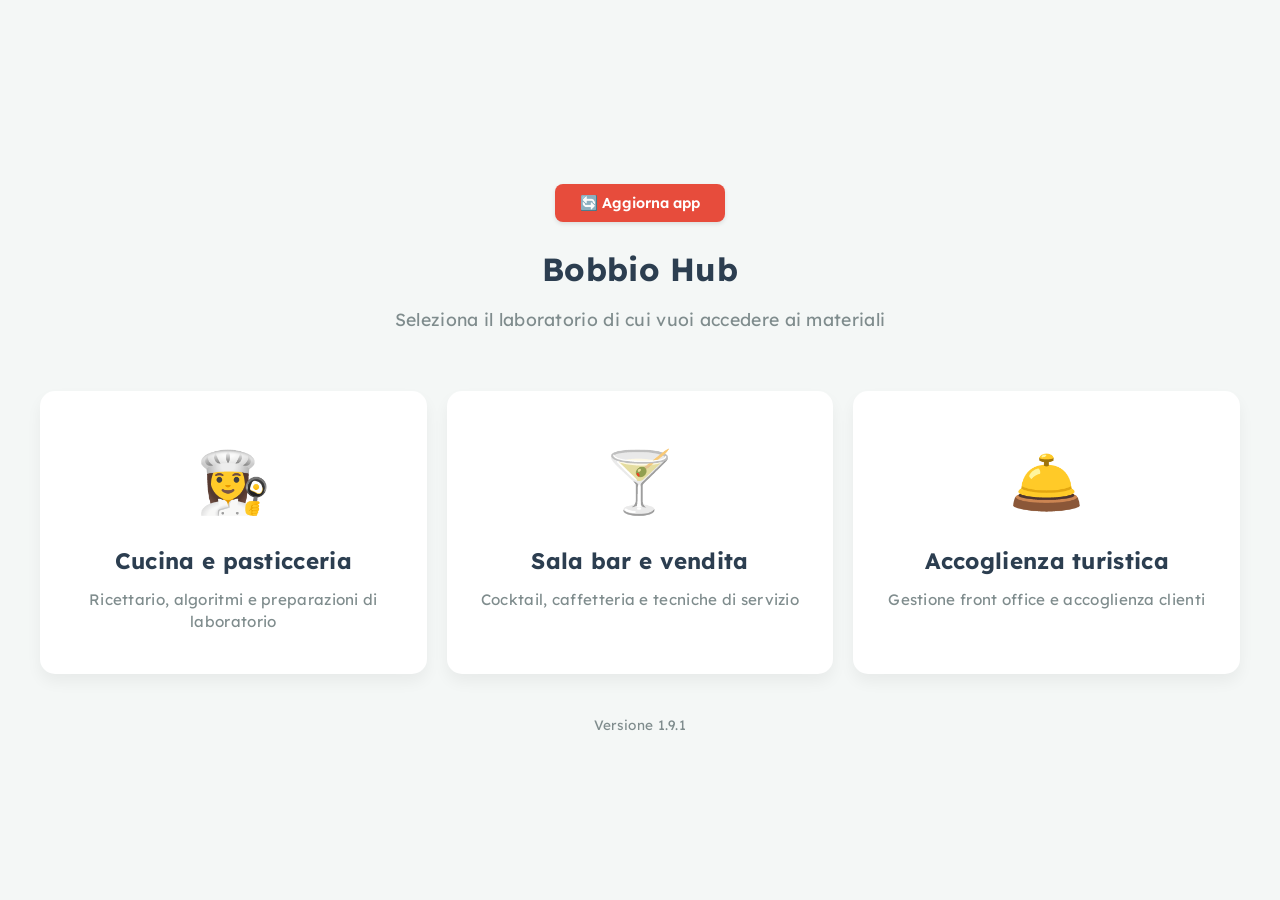
==== index.html @ 7c8dcff5 "v1.9.1 correzione ricetta e inserimento nuove" ====
<!DOCTYPE html>
<html lang="it">
<head>
    <meta charset="UTF-8">
    <meta name="viewport" content="width=device-width, initial-scale=1.0">
    <title>Bobbio Hub</title>
    <link rel="manifest" href="manifest.json">
    <meta name="theme-color" content="#2c3e50">
    <link href="https://fonts.googleapis.com/css2?family=Lexend:wght@300;400;600&display=swap" rel="stylesheet">
    <link rel="stylesheet" href="css/style.css?v=3.0">
</head>
<body class="body-hub">
    <header class="header-hub">
        <div style="text-align: center; margin-top: 40px;">
            <button id="btn-aggiorna-app" class="tasto-app tasto-rosso" onclick="forzaAggiornamentoApp()" style="padding: 10px 25px; display: inline-block; max-width: 250px;">🔄 Aggiorna app</button>
        </div>

        <script src="js/hub.js?v=2.0"></script>

        <h1>Bobbio Hub</h1>
        <p>Seleziona il laboratorio di cui vuoi accedere ai materiali</p>
    </header>

    <main>
        <div class="griglia-hub">
            <a href="enog.html" class="card-hub card-enog">
                <div class="icona-hub">👩‍🍳</div>
                <h2>Cucina e pasticceria</h2>
                <p>Ricettario, algoritmi e preparazioni di laboratorio</p>
            </a>

            <a href="sala.html" class="card-hub card-sala">
                <div class="icona-hub">🍸</div>
                <h2>Sala bar e vendita</h2>
                <p>Cocktail, caffetteria e tecniche di servizio</p>
            </a>

            <a href="accoglienza.html" class="card-hub card-accoglienza">
                <div class="icona-hub">🛎️</div>
                <h2>Accoglienza turistica</h2>
                <p>Gestione front office e accoglienza clienti</p>
            </a>
        </div>
    </main>
    
    <div style="text-align: center; margin-top: 40px; margin-bottom: 20px; font-size: 0.85em; color: #7f8c8d; font-family: 'Lexend', sans-serif;">
        Versione 1.9.1
    </div>
</body>
</html>
---- css/style.css ----
/* Stili di base e reset con font accessibile */
* {
    box-sizing: border-box; /* Regola d'oro: impedisce agli elementi di sbordare */
}

body {
    font-family: 'Lexend', Verdana, sans-serif;
    background-color: #f4f7f6;
    color: #2c3e50;
    margin: 0;
    padding: 20px;
    line-height: 1.6;
    letter-spacing: 0.3px; 
}

header {
    margin-bottom: 30px;
    text-align: center;
}

h1 {
    color: #2c3e50;
    margin-bottom: 20px;
}

/* Pannello di ricerca e filtri */
#pannello-controllo {
    display: flex;
    justify-content: center;
    flex-wrap: wrap; /* Permette agli elementi di andare a capo se non c'è spazio */
    gap: 15px;
    max-width: 600px;
    margin: 0 auto;
    width: 100%;
    padding: 0 15px; /* Evita che la barra di ricerca tocchi i bordi del display */
}

#campo-ricerca, #filtro-anno {
    padding: 10px 15px;
    border: 1px solid #ccc;
    border-radius: 6px;
    font-size: 16px;
}

#campo-ricerca {
    flex-grow: 1;
}

/* Regola per gli schermi degli smartphone (Sotto I 600px) */
@media (max-width: 600px) {
    #pannello-controllo {
        flex-direction: column; /* Impila ricerca, menu e bottone in verticale */
        align-items: stretch;
    }

    #campo-ricerca, #filtro-anno, #btn-wake-lock {
        width: 100%; /* Ogni elemento prende tutta la riga a disposizione */
        margin: 0;
    }
}

/* Stile per i menu a tendina delle categorie */
.blocco-categoria {
    background: white;
    margin-bottom: 15px;
    border-radius: 8px;
    box-shadow: 0 4px 6px rgba(0,0,0,0.05);
    overflow: hidden;
}

summary {
    padding: 15px 20px;
    font-size: 18px;
    font-weight: bold;
    background-color: #ffffff;
    cursor: pointer;
    border-bottom: 1px solid #eee;
    transition: background-color 0.2s;
    list-style-position: inside;
}

summary:hover {
    background-color: #f9fafc;
}

/* Griglia dei pulsanti delle ricette */
.lista-ricette {
    display: grid;
    grid-template-columns: repeat(auto-fill, minmax(200px, 1fr));
    gap: 15px;
    padding: 20px;
    background-color: #fafbfc;
}

.btn-ricetta {
    background-color: #ffffff;
    border: 1px solid #dcdde1;
    padding: 15px;
    border-radius: 6px;
    font-size: 16px;
    cursor: pointer;
    box-shadow: 0 2px 4px rgba(0,0,0,0.02);
    transition: all 0.2s ease;
    color: #2f3640;
}

.btn-ricetta:hover {
    background-color: #3498db;
    color: white;
    border-color: #3498db;
    transform: translateY(-2px);
    box-shadow: 0 4px 8px rgba(52, 152, 219, 0.2);
}

/* Sottocategorie Annidate */
.blocco-sottocategoria {
    margin: 10px 20px;
    border-left: 3px solid #3498db;
    background-color: #fdfdfd;
    border-radius: 4px;
}

.blocco-sottocategoria summary {
    font-size: 16px;
    color: #555;
    background-color: transparent;
    border-bottom: none;
    padding: 10px 15px;
}

.blocco-sottocategoria summary:hover {
    color: #3498db;
}

/* Struttura della testata della ricetta (MODIFICATA: Titolo in alto, tasti sotto) */
#testata-ricetta {
    display: flex;
    flex-direction: column; /* Impila gli elementi in verticale */
    align-items: center;    /* Centra tutto */
    text-align: center;
    gap: 15px;
    margin-bottom: 20px;
    padding-bottom: 15px;
    border-bottom: 2px solid #e1e8ed;
    width: 100%;
}

#pulsante-indietro {
    background-color: #8e44ad; /* Viola tema sala. (Se vuoi il grigio usa: #7f8c8d) */
    color: white;
    border: none;
    padding: 10px 20px;
    border-radius: 6px;
    font-size: 16px;
    cursor: pointer;
    font-weight: bold;
    transition: background-color 0.2s;
}

#pulsante-indietro:hover {
    background-color: #732d91; /* Viola scuro al passaggio del mouse. (Se vuoi il grigio usa: #95a5a6) */
}

/* La plancia divisa a metà */
#plancia-doppia {
    display: grid;
    grid-template-columns: 1fr 1fr;
    gap: 30px;
    align-items: start;
}

/* Stile dei due pannelli */
#pannello-testo, #pannello-algoritmo {
    background-color: white;
    padding: 25px;
    border-radius: 10px;
    box-shadow: 0 4px 15px rgba(0,0,0,0.05);
    max-height: 75vh; 
    overflow-y: auto;
}

/* Stile per la lista degli ingredienti */
#lista-ingredienti {
    list-style-type: disc;
    padding-left: 20px;
    margin-bottom: 30px;
}

#lista-ingredienti li {
    margin-bottom: 8px;
    font-size: 16px;
}

/* Rimodelliamo la riga del procedimento in modalità normale (MODIFICATA PER CHECKBOX) */
.step-ricetta {
    display: flex; 
    align-items: center; /* Allinea perfettamente al centro numero, checkbox e testo */
    gap: 10px;
    padding: 12px;
    margin-bottom: 10px;
    border-left: 4px solid #bdc3c7;
    background-color: #f9fbfc;
    border-radius: 0 6px 6px 0;
    position: relative;
    width: 100%;
}

/* --- NUOVE CLASSI PER IL CHECKBOX --- */
.contenitore-check {
    width: 20px;
    display: flex;
    justify-content: center;
    align-items: center;
    flex-shrink: 0;
}

.checkbox-stato-step {
    margin: 0;
    width: 18px;
    height: 18px;
    cursor: pointer;
}

/* Il badge circolare del numero */
.numero-step {
    background-color: #2c3e50;
    color: white;
    min-width: 35px;
    height: 35px;
    display: flex;
    align-items: center;
    justify-content: center;
    border-radius: 50%;
    font-weight: bold;
    flex-shrink: 0;
    cursor: pointer;
}

.testo-step {
    padding-top: 0; /* Rimossa spaziatura extra, ora è allineato al centro dal flexbox */
}

/* Hover base su riga normale */
.step-ricetta.evidenziato, .step-ricetta:hover {
    border-left-color: #f39c12;
    background-color: #fff8e1;
    transform: translateX(5px);
    transition: all 0.3s ease;
}

/* Regola per gli schermi piccoli (smartphone degli alunni a casa) */
@media (max-width: 900px) {
    #plancia-doppia {
        grid-template-columns: 1fr; 
    }
    #pannello-testo, #pannello-algoritmo {
        max-height: none; 
    }
}

/* Nodi visivi più morbidi e moderni */
.nodo-visivo {
    background-color: #ffffff;
    border: 2px solid #e1e8ed;
    border-radius: 12px;
    padding: 15px;
    margin-bottom: 20px;
    text-align: center;
    font-weight: 600;
    color: #34495e;
    transition: all 0.2s ease;
    cursor: pointer;
    position: relative;
    width: 60%;
    margin-left: auto;
    margin-right: auto;
    box-shadow: 0 4px 8px rgba(0,0,0,0.03);
}

/* La linea che collega un nodo all'altro (tranne l'ultimo) */
.nodo-visivo:not(:last-child)::after {
    content: '';
    position: absolute;
    bottom: -22px;
    left: 50%;
    transform: translateX(-50%);
    width: 2px;
    height: 20px;
    background-color: #bdc3c7;
}

/* L'effetto quando il nodo si accende */
.nodo-attivo {
    background-color: #3498db;
    border-color: #2980b9;
    color: white;
    transform: scale(1.05);
    box-shadow: 0 5px 15px rgba(52, 152, 219, 0.4);
}

/* Contenitore dell'icona per centrarla perfettamente */
.icona-principale {
    display: flex;
    justify-content: center;
    align-items: center;
    margin-bottom: 12px;
}

.icona-principale img {
    width: 48px;
    height: 48px;
    object-fit: contain;
}

/* Badge dei parametri */
.pannello-parametri {
    display: flex;
    justify-content: center;
    gap: 10px;
    margin-top: 12px;
    flex-wrap: wrap; /* Manda a capo se stretto */
}

.badge-parametro {
    font-size: 13px;
    padding: 4px 8px;
    border-radius: 6px;
    font-weight: 600;
    display: inline-flex;
    align-items: center;
    box-shadow: 0 2px 4px rgba(0,0,0,0.05);
    white-space: nowrap;
}

.badge-temp {
    background-color: #ffeaa7;
    color: #d35400;
    border: 1px solid #fdcb6e;
}

.badge-tempo {
    background-color: #81ecec;
    color: #00b894;
    border: 1px solid #00cec9;
}

.badge-dim {
    background-color: #f1f2f6;
    color: #2f3542;
    border: 1px solid #ced4da;
}

/* Badge per la velocità di impastamento */
.badge-vel {
    background-color: #e8daef;
    color: #8e44ad;
    border: 1px solid #d2b4de;
}

/* --- BIVI E RAMIFICAZIONI --- */

/* Contenitore per i bivi affiancati a destra */
.contenitore-bivio-visivo {
    display: flex;
    justify-content: center;
    gap: 10px; /* Ridotto leggermente per recuperare spazio prezioso */
    margin-bottom: 20px;
    width: 100%; /* Sfruttiamo tutta la larghezza della colonna */
}

/* Restringe i nodi del ramo per farli stare sulla stessa riga */
.nodo-ramo {
    flex: 1; /* Forza i rami a dividersi lo spazio esattamente a metà */
    min-width: 0; /* TRUCCO FONDAMENTALE: Impedisce al nodo di allargarsi oltre il genitore, forzando il testo a capo */
    margin-bottom: 0;
    border-style: dashed;
    padding: 10px 5px; /* Imbottitura più snella */
    font-size: 14px; /* Riduciamo leggermente il font per i bivi */
}

/* Salvagente per gli schermi degli smartphone (sotto i 450px) */
@media (max-width: 450px) {
    .contenitore-bivio-visivo {
        flex-direction: column; /* Quando non c'è più spazio, li impila in verticale */
        align-items: center;
    }
    
    .nodo-ramo {
        width: 90%; /* Occupa quasi tutta la larghezza da impilato */
        margin-bottom: 15px; /* Crea spazio tra un bivio e l'altro */
    }
    
    .nodo-ramo:last-child {
        margin-bottom: 0;
    }
}

.nodo-ramo {
    width: 100%;
    margin-bottom: 0;
    border-style: dashed;
}

/* Stile per il testo del bivio a sinistra */
.blocco-bivio-testo {
    margin-left: 6px; /* <-- PRIMA ERA 15px. Abbassando questo, la linea va a sinistra */
    border-left: 2px dashed #bdc3c7;
    padding-left: 12px; /* Spazio interno tra la linea tratteggiata e la casella di spunta */
}

#pulsante-toggle-vista {
    background-color: #f39c12;
    color: white;
    border: none;
    padding: 10px 20px;
    border-radius: 6px;
    font-size: 16px;
    cursor: pointer;
    font-weight: bold;
    margin-right: auto; /* PRIMA ERA margin-left: auto. Così lo spinge tutto a sinistra! */
}


/* --- REGOLE PER LA MODALITÀ ALGORITMO --- */

#pannello-algoritmo {
    display: none;
}

body.modalita-algoritmo #pannello-algoritmo {
    display: block;
}

#plancia-doppia {
    grid-template-columns: 1fr; 
}

/* --- MODALITÀ ALGORITMO: FIX POPUP E STICKY --- */

body.modalita-algoritmo #plancia-doppia {
    grid-template-columns: 95px 1fr; 
    gap: 15px;
    align-items: flex-start; 
    /* Fondamentale per non tagliare i popup che escono lateralmente */
    overflow: visible; 
}

body.modalita-algoritmo #lista-ingredienti,
body.modalita-algoritmo h3 {
    display: none;
}

body.modalita-algoritmo .step-ricetta {
    border-left: none;
    background-color: transparent;
    padding: 5px 0;
    transform: none; 
    /* Permette al popup figlio di uscire dai bordi */
    overflow: visible; 
}

body.modalita-algoritmo .testo-step {
    display: none; 
}

body.modalita-algoritmo #pannello-testo {
    padding: 20px 10px;
    background-color: transparent; /* Lo rendiamo trasparente per non coprire l'algoritmo */
    box-shadow: none; /* Togliamo l'ombra che ora disturberebbe */
    
    position: sticky;
    top: 20px;       
    z-index: 9999; /* Lo portiamo davanti a tutto per far vedere i popup */
    overflow: visible; /* IMPORTANTE: se è 'auto' o 'hidden' il popup sparisce */
}

/* =========================================
   Pannello di lettura inferiore (Sostituisce il vecchio popup)
   ========================================= */

body.modalita-algoritmo .step-ricetta:has(.mostra-testo-popup) {
    z-index: 10;
}

/* IL POPUP MODIFICATO (Corretto il bug delle parole del glossario spezzate) */
body.modalita-algoritmo .testo-step.mostra-testo-popup {
    display: block !important; /* RISOLTO: Rimossi flex, align-items e justify-content */
    position: fixed !important;
    bottom: 25px !important;
    left: 5% !important;
    top: auto !important;
    transform: none !important;
    width: 90% !important;
    min-height: 70px;
    background-color: #fdfaed !important;
    border: 2px solid #f39c12 !important;
    border-left: 8px solid #f39c12 !important;
    padding: 15px 20px !important; /* Il padding garantisce che il testo sia centrato bene */
    border-radius: 12px !important;
    box-shadow: 0 -5px 20px rgba(0,0,0,0.2) !important;
    z-index: 10000 !important;
    font-size: 16px !important;
    font-weight: 600 !important;
    color: #2c3e50 !important;
    text-align: center !important;
    /* Animazione a comparsa dal basso */
    animation: comparsaPannello 0.3s cubic-bezier(0.175, 0.885, 0.32, 1.275) forwards !important;
}

@keyframes comparsaPannello {
    from { transform: translateY(150px); opacity: 0; }
    to { transform: translateY(0); opacity: 1; }
}

body.modalita-algoritmo .numero-step {
    background-color: #2c3e50; 
    color: white;
    border: 2px solid white;
    transition: background-color 0.2s ease, transform 0.2s ease;
}

body.modalita-algoritmo .numero-step:hover,
body.modalita-algoritmo .step-ricetta.evidenziato .numero-step,
body.modalita-algoritmo .step-ricetta:has(.mostra-testo-popup) .numero-step {
    background-color: #f39c12;
    border-color: #f39c12;
}
/* --- COLORI DINAMICI DEI NODI --- */

.nodo-visivo, .nodo-visivo.tipo-normale {
    border-color: #bdc3c7;
    background-color: #ffffff; 
    color: #2c3e50;
}

.nodo-visivo.nodo-attivo, .nodo-visivo.tipo-normale.nodo-attivo {
    background-color: #f2f2f2; 
    border-color: #929999; 
    color: #2c3e50; 
}

/* Categoria Verde */
.nodo-visivo.tipo-foglia, .nodo-visivo.tipo-frusta, .nodo-visivo.tipo-gancio, 
.nodo-visivo.tipo-mescolare, .nodo-visivo.tipo-montare, .nodo-visivo.tipo-versare, .nodo-visivo.tipo-porzionare {
    border-color: #2ecc71;
    background-color: #f0fbf4;
}
.nodo-visivo.tipo-foglia.nodo-attivo, .nodo-visivo.tipo-frusta.nodo-attivo, 
.nodo-visivo.tipo-gancio.nodo-attivo, .nodo-visivo.tipo-mescolare.nodo-attivo, 
.nodo-visivo.tipo-montare.nodo-attivo {
    background-color: #2ecc71;
    color: white;
}

/* Categoria Azzurro */
.nodo-visivo.tipo-abbattitore, .nodo-visivo.tipo-frigorifero {
    border-color: #3498db;
    background-color: #f0f8fd;
}
.nodo-visivo.tipo-abbattitore.nodo-attivo, .nodo-visivo.tipo-frigorifero.nodo-attivo {
    background-color: #3498db;
    color: white;
}

/* Categoria Rosa */
.nodo-visivo.tipo-lievitazione, .nodo-visivo.tipo-riposo {
    border-color: #fd79a8;
    background-color: #ffeff5;
}
.nodo-visivo.tipo-lievitazione.nodo-attivo,.nodo-visivo.tipo-riposo.nodo-attivo {
    background-color: #eb4881;
    color: white;
}

/* Categoria Rosso */
.nodo-visivo.tipo-forno_statico, .nodo-visivo.tipo-forno_vapore, 
.nodo-visivo.tipo-forno_ventilato, .nodo-visivo.tipo-padella, 
.nodo-visivo.tipo-pentola_alta, .nodo-visivo.tipo-pentolino, .nodo-visivo.tipo-tegame, .nodo-visivo.tipo-microonde {
    border-color: #e74c3c;
    background-color: #fdf2f0;
}
.nodo-visivo.tipo-forno_statico.nodo-attivo, .nodo-visivo.tipo-forno_vapore.nodo-attivo, 
.nodo-visivo.tipo-forno_ventilato.nodo-attivo, .nodo-visivo.tipo-padella.nodo-attivo, 
.nodo-visivo.tipo-pentola_alta.nodo-attivo, .nodo-visivo.tipo-pentolino.nodo-attivo, .nodo-visivo.tipo-tegame.nodo-attivo, .nodo-visivo.tipo-microonde.nodo-attivo {
    background-color: #e74c3c;
    color: white;
}

/* Categoria Giallo */
.nodo-visivo.tipo-pimer, .nodo-visivo.tipo-setacciare, .nodo-visivo.tipo-mixer, .nodo-visivo.tipo-tagliare, .nodo-visivo.tipo-impastare_mano, .nodo-visivo.tipo-spennellare, .nodo-visivo.tipo-impiattare {
    border-color: #f1c40f;
    background-color: #fef9e7;
}
.nodo-visivo.tipo-pimer.nodo-attivo, .nodo-visivo.tipo-mixer.nodo-attivo, 
.nodo-visivo.tipo-tagliare.nodo-attivo, .nodo-visivo.tipo-impastare_mano.nodo-attivo,
.nodo-visivo.tipo-spennellare.nodo-attivo, .nodo-visivo.tipo-setacciare.nodo-attivo, .nodo-visivo.tipo-impiattare.nodo-attivo {
    background-color: #f1c40f;
    color: #2c3e50;
}

.testo-nodo-alternativo {
    font-size: 18px;
    font-weight: 600;
    color: #2c3e50;
    padding: 10px 0;
    text-transform: uppercase; 
    letter-spacing: 1px;
}

/* --- NUOVO: EFFETTO OSCURAMENTO STEP FATTI --- */
.nodo-visivo.nodo-completato {
    opacity: 0.4;
    background-color: #ecf0f1 !important; /* Forza il grigio archiviazione */
    border-color: #95a5a6 !important;
    color: #7f8c8d !important;
    transition: all 0.3s ease;
    filter: grayscale(100%); /* Toglie il colore alle icone */
}

.nodo-visivo.nodo-completato img {
    opacity: 0.6; /* Sbiadisce anche il disegno dentro l'icona */
}

/* --- EFFETTO COMPLETATO PER IL TESTO A SINISTRA --- */
.testo-barrato {
    text-decoration: line-through;
    color: #95a5a6; /* Grigio chiaro per metterlo in secondo piano */
    transition: all 0.3s ease;
}

/* Spegne il blu del cerchio numerico quando lo step è completato */
.numero-barrato {
    background-color: #bdc3c7 !important;
    border-color: #bdc3c7 !important;
}

/* --- TASTO SCHERMO SEMPRE ON --- */
#btn-wake-lock {
    background-color: #7f8c8d;
    color: white;
    border: none;
    padding: 10px 15px;
    border-radius: 6px;
    font-size: 14px;
    cursor: pointer;
    font-weight: bold;
    transition: all 0.3s ease;
}

/* Quando la funzione è attiva, diventa giallo e fa "luce" */
#btn-wake-lock.attivo {
    background-color: #f1c40f;
    color: #2c3e50;
    box-shadow: 0 0 12px rgba(241, 196, 15, 0.6);
}

/* --- STILE INGREDIENTI DINAMICI (Layout a 2 Colonne) --- */
#lista-ingredienti {
    list-style: none; /* Toglie i noiosi pallini dell'elenco */
    padding: 0;
    margin: 0;
}

.riga-ingrediente {
    display: flex;
    align-items: center;
    padding: 12px 0;
    border-bottom: 1px dashed #bdc3c7;
}

/* Colonna di sinistra: Testo allineato in modo naturale */
.ingrediente-originale {
    flex: 2;
    color: #4a5568;
    font-size: 1.05em;
    font-weight: bold;
    text-align: left; /* Spostiamo l'allineamento a sinistra */
    padding-left: 10px; /* Aggiungiamo un piccolo margine per non schiacciare il testo al bordo invisibile */
    padding-right: 20px;
    border-right: 2px solid #ecf0f1; 
}

/* Colonna di destra: stringiamo lo spazio per ospitare solo l'input */
.ingrediente-proporzionato {
    flex: 1; /* Ridotto da 1.2 a 1 */
    display: flex;
    align-items: center;
    padding-left: 20px;
}

.input-quantita {
    width: 75px;
    padding: 8px;
    border: 2px solid #3498db;
    border-radius: 6px;
    text-align: center; /* Numero perfettamente centrato */
    font-weight: bold;
    font-size: 1.1em;
    color: #2980b9;
    background-color: #f0f8ff;
    transition: 0.2s;
    /* Nasconde le freccette del numero per un look più pulito */
    -moz-appearance: textfield; 
    appearance: textfield;
}
.input-quantita::-webkit-outer-spin-button,
.input-quantita::-webkit-inner-spin-button {
    -webkit-appearance: none;
    margin: 0;
}

.input-quantita:focus {
    outline: none;
    border-color: #2ecc71;
    background-color: #fff;
    box-shadow: 0 0 8px rgba(46, 204, 113, 0.3); /* Leggero alone verde quando scrivi */
}

/* Riga speciale per Aromi, Note o Varianti (i valori "null") */
.riga-nota-ingrediente {
    text-align: center;
    padding: 18px 0;
    font-style: italic;
    color: #7f8c8d;
    font-weight: bold;
    border-bottom: 1px dashed #bdc3c7;
    font-size: 0.95em;
    background-color: #fafbfc; /* Sfondo lievissimo per farla risaltare */
}

/* --- STILE NOTA DOSI / RESA --- */
.badge-nota-dosi {
    text-align: center;
    margin-bottom: 20px;
    padding: 10px 15px;
    background-color: #fdf2e9; /* Un arancione chiarissimo e caldo */
    color: #d35400; /* Testo arancione scuro per contrasto */
    border-radius: 6px;
    font-weight: bold;
    font-size: 0.95em;
    border: 1px dashed #e67e22;
}

/* Stile per i nodi opzionali (effetto fantasma) */
.nodo-visivo.nodo-opzionale {
    border-style: solid !important; /* Mantiene il bordo continuo per non confondersi con bivi o paralleli */
    opacity: 0.55; /* Rende l'icona e il bordo semitrasparenti */
    transform: scale(0.85); /* Rimpicciolisce il nodo per ridurne il peso visivo */
    filter: grayscale(50%); /* Spegne leggermente i colori */
}

/* Etichetta testuale a sinistra */
.badge-opzionale {
    font-size: 0.8em;
    color: #f39c12; /* Un bell'arancione per farsi notare ma non allarmare */
    font-style: italic;
    font-weight: bold;
    margin-right: 8px;
    padding: 2px 6px;
    background-color: #fdf2e9;
    border-radius: 4px;
}

/* Contenitore testuale azioni in parallelo */
.blocco-parallelo-testo {
    border-left: 3px solid #9b59b6; /* Un colore viola per distinguerlo dal bivio arancione */
    padding-left: 10px;
    margin-bottom: 15px;
}

/* Contenitore dei nodi visivi in parallelo */
.contenitore-parallelo-visivo {
    display: flex;
    gap: 30px; /* Più spazio per far respirare il segno + */
    justify-content: center;
    align-items: center;
    padding: 15px;
    background-color: #f4f0f7; /* Sfondo tenue che li unisce visivamente */
    border-radius: 8px;
    border: 1px dashed #9b59b6;
    margin-bottom: 15px;
    position: relative;
}

/* Il grande segno + in mezzo ai due nodi */
.contenitore-parallelo-visivo::after {
    content: "+";
    position: absolute;
    font-size: 30px;
    font-weight: bold;
    color: #9b59b6;
    /* Centratura perfetta */
    top: 50%;
    left: 50%;
    transform: translate(-50%, -50%);
}

/* Nasconde il badge della teglia/dosi nella vista algoritmo */
body.modalita-algoritmo .badge-nota-dosi {
    display: none !important;
}

/* Regole attive solo durante la stampa (o salvataggio in PDF) */
@media print {
    /* Nasconde tutto ciò che non è la ricetta testuale */
    #griglia-menu, #pannello-controllo, #pulsanti-esportazione, #pulsante-toggle-vista {
        display: none !important;
    }
    
    body {
        background-color: white;
        color: black;
    }
    
    /* Rimuove i bordi azzurri dai box dei numeri per renderli puro testo */
    .input-quantita {
        border: none;
        background: transparent;
        padding: 0;
        width: auto;
        text-align: right;
        box-shadow: none;
    }
}
/* Pulsante di ricarica anti-cache */
.btn-sincronizza {
    background-color: #e74c3c;
    color: white;
    border: none;
    padding: 6px 12px;
    border-radius: 4px;
    font-size: 0.85em;
    cursor: pointer;
    font-weight: bold;
    box-shadow: 0 2px 4px rgba(0,0,0,0.1);
    transition: background-color 0.2s;
}

.btn-sincronizza:hover {
    background-color: #c0392b;
}

/* Forza la scomparsa dei blocchi quando il filtro lo decide */
.blocco-categoria[style*="display: none"] {
    display: none !important;
}

/* --- Sezioni speciali esami di qualifica --- */

/* Azzurrino per qualifiche cucina */
.blocco-categoria[data-id-macro="qualifiche_cucina"] {
    background-color: #e3f2fd; 
    border: 2px solid #90caf9;
    border-radius: 10px;
    padding: 15px;
    margin-bottom: 20px;
}

/* Verdino per qualifiche pasticceria */
.blocco-categoria[data-id-macro="qualifiche_pasticceria"] {
    background-color: #e8f5e9;
    border: 2px solid #a5d6a7;
    border-radius: 10px;
    padding: 15px;
    margin-bottom: 20px;
}
/* --- Tasti di sistema (PWA e Schermo) --- */
.gruppo-tasti-app {
    display: flex;
    gap: 10px;
    width: 100%;
    margin-bottom: 15px;
}

.tasto-app {
    flex: 1; /* Distribuisce la larghezza in modo perfettamente uguale tra i tre tasti */
    padding: 12px 5px;
    border: none;
    border-radius: 8px;
    background-color: #2c3e50;
    color: white;
    font-family: 'Lexend', sans-serif;
    font-size: 0.9rem;
    font-weight: 600;
    cursor: pointer;
    text-align: center;
    box-shadow: 0 2px 4px rgba(0,0,0,0.1);
    transition: transform 0.1s, filter 0.2s;
}

/* Effetto pressione */
.tasto-app:active {
    transform: scale(0.97);
}

/* Colore differenziato per il tasto di reset */
.tasto-app.tasto-rosso {
    background-color: #e74c3c;
}

/* Adattamento automatico per gli schermi dei telefoni */
@media (max-width: 600px) {
    .gruppo-tasti-app {
        flex-direction: column; /* Su smartphone diventano 3 bei bottoni larghi uno sotto l'altro */
    }
    .tasto-app {
        padding: 14px 10px; /* Più alti su mobile per essere facili da tappare */
    }
}
/* =========================================
   STILI PER LA NUOVA HOMEPAGE (HUB)
   ========================================= */

.body-hub {
    display: flex;
    flex-direction: column;
    align-items: center;
    justify-content: center;
    min-height: 100vh;
    padding: 20px;
    background-color: #f4f7f6;
}

.header-hub {
    margin-bottom: 40px;
}

.header-hub p {
    color: #7f8c8d;
    font-size: 1.1em;
    margin-top: -10px;
}

/* --- Griglia Home Responsiva --- */
.griglia-hub {
    display: grid;
    grid-template-columns: repeat(auto-fit, minmax(280px, 1fr));
    gap: 20px;
    width: 100%;
    max-width: 1200px;
    margin: 0 auto;
    box-sizing: border-box;
}

/* Forza l'impilamento (una card sotto l'altra) su schermi piccoli */
@media screen and (max-width: 768px) {
    .griglia-hub {
        grid-template-columns: 1fr !important; /* 1 sola colonna al 100% */
    }
}

.card-hub {
    display: flex;
    flex-direction: column;
    align-items: center;
    text-align: center;
    padding: 40px 20px;
    border-radius: 15px;
    text-decoration: none;
    color: #2c3e50;
    background-color: #ffffff;
    box-shadow: 0 8px 15px rgba(0,0,0,0.05);
    transition: transform 0.3s ease, box-shadow 0.3s ease;
    border: 2px solid transparent;
    position: relative;
    overflow: hidden;
}

.card-hub:hover {
    transform: translateY(-8px);
    box-shadow: 0 15px 25px rgba(0,0,0,0.1);
}

.icona-hub {
    font-size: 60px;
    margin-bottom: 15px;
}

.card-hub h2 {
    margin: 0 0 10px 0;
    font-size: 1.4em;
}

.card-hub p {
    margin: 0;
    color: #7f8c8d;
    font-size: 0.95em;
    line-height: 1.4;
}

/* Colori specifici per differenziare a colpo d'occhio le aree */
.card-enog:hover { border-color: #f39c12; }
.card-sala:hover { border-color: #9b59b6; }
.card-accoglienza:hover { border-color: #f1c40f; } /* Bordo oro scuro per accoglienza */

/* Ho ELIMINATO il blocco .card-accoglienza che fissava l'opacità a 0.7 e bloccava l'hover */

/* Badge per le sezioni non ancora attive (lo teniamo nel css, magari in futuro aggiungi un quarto laboratorio!) */
.badge-futuro {
    position: absolute;
    top: 15px;
    right: -35px;
    background-color: #e74c3c;
    color: white;
    padding: 5px 40px;
    font-size: 0.75em;
    font-weight: bold;
    transform: rotate(45deg);
    box-shadow: 0 2px 4px rgba(0,0,0,0.2);
}
/* =========================================
   STILI SPECIFICI PER SALA BAR
   ========================================= */

/* --- Stile per la Foto Spoiler --- */
.contenitore-foto {
    display: none; /* Nascosta di default */
    margin: 15px 0;
    text-align: center;
    border-radius: 10px;
    overflow: hidden;
    border: 3px solid #8e44ad;
}

.contenitore-foto img {
    max-width: 100%;
    height: auto;
    display: block;
}

.btn-spoiler {
    background-color: #8e44ad;
    color: white;
    padding: 10px;
    border-radius: 5px;
    cursor: pointer;
    margin-bottom: 10px;
    display: inline-block;
    font-weight: bold;
    transition: background-color 0.2s;
}

.btn-spoiler:hover {
    background-color: #732d91;
}

/* =========================================
   COLORI NODI SALA BAR (Tinte tenui e bordi colorati)
   ========================================= */

/* --- 1. Categoria: Liquidi / Ghiaccio (Azzurro pastello) --- */
.nodo-visivo.step-build, 
.nodo-visivo.step-versare, 
.nodo-visivo.step-fill,
.nodo-visivo.step-splash {
    border: 2px solid #6BB9F0 !important;
    background-color: white !important; /* Forza lo sfondo bianco da inattivo */
}
.nodo-visivo.step-build.nodo-attivo, 
.nodo-visivo.step-versare.nodo-attivo, 
.nodo-visivo.step-fill.nodo-attivo,
.nodo-visivo.step-splash.nodo-attivo {
    background-color: #6BB9F0 !important;
    color: white !important;
}

/* --- 2. Categoria: Miscelazione (Verde pastello) --- */
.nodo-visivo.step-shake, 
.nodo-visivo.step-stir, 
.nodo-visivo.step-throw, 
.nodo-visivo.step-blend {
    border: 2px solid #87D37C !important;
    background-color: white !important;
}
.nodo-visivo.step-shake.nodo-attivo, 
.nodo-visivo.step-stir.nodo-attivo, 
.nodo-visivo.step-throw.nodo-attivo, 
.nodo-visivo.step-blend.nodo-attivo {
    background-color: #87D37C !important;
    color: white !important;
}

/* --- 3. Categoria: Meccanica / Lavorazione (Arancione pastello) --- */
.nodo-visivo.step-muddle, 
.nodo-visivo.step-squeeze, 
.nodo-visivo.step-strain, 
.nodo-visivo.step-double_strain {
    border: 2px solid #F4B350 !important;
    background-color: white !important;
}
.nodo-visivo.step-muddle.nodo-attivo, 
.nodo-visivo.step-squeeze.nodo-attivo, 
.nodo-visivo.step-strain.nodo-attivo, 
.nodo-visivo.step-double_strain.nodo-attivo {
    background-color: #F4B350 !important;
    color: white !important;
}

/* --- 4. Categoria: Servizio / Estetica (Viola pastello) --- */
.nodo-visivo.step-garnish, 
.nodo-visivo.step-twist, 
.nodo-visivo.step-smoke {
    border: 2px solid #BE90D4 !important;
    background-color: white !important;
}
.nodo-visivo.step-garnish.nodo-attivo, 
.nodo-visivo.step-twist.nodo-attivo, 
.nodo-visivo.step-smoke.nodo-attivo {
    background-color: #BE90D4 !important;
    color: white !important;
}

/* Colore specifico per il tasto Home */
.tasto-home {
    background-color: #27ae60 !important; /* Un bel verde che indica ritorno/salvezza */
    border-color: #229954 !important;
}

.tasto-home:hover {
    background-color: #2ecc71 !important;
}
/* --- Pulizia interfaccia Modalità Algoritmo --- */
body.modalita-algoritmo #garnish-ricetta,
body.modalita-algoritmo #contenitore-foto-spoiler {
    display: none !important;
}
/* --- Stile per i crediti delle foto --- */
.crediti-foto {
    font-size: 11px;
    color: #95a5a6;
    margin-top: 8px;
    font-style: italic;
    text-align: center;
}
.crediti-foto a {
    color: #95a5a6;
    text-decoration: none;
    border-bottom: 1px dotted #95a5a6;
}
.crediti-foto a:hover {
    color: #7f8c8d;
}
/* =========================================
   Glossario e popup modale
   ========================================= */

/* Come appare la parola cliccabile nel testo della ricetta */
.termine-glossario {
    color: #8e44ad;
    border-bottom: 2px dotted #8e44ad;
    cursor: pointer;
    font-weight: bold;
    transition: all 0.2s ease-in-out;
}
.termine-glossario:hover {
    background-color: #f3e5f5;
    border-radius: 3px;
}

/* Lo sfondo scuro semi-trasparente che copre l'app */
.modale-overlay {
    display: none; /* Nascosto di default */
    position: fixed;
    top: 0; left: 0; width: 100%; height: 100%;
    background-color: rgba(0,0,0,0.6);
    z-index: 9999;
    justify-content: center;
    align-items: center;
}

/* Il quadratino bianco col testo della definizione */
.modale-box {
    background-color: white;
    padding: 25px;
    border-radius: 12px;
    max-width: 400px;
    width: 90%;
    box-shadow: 0 10px 25px rgba(0,0,0,0.3);
    border-top: 6px solid #8e44ad;
    position: relative;
}

.modale-titolo {
    margin-top: 0;
    color: #8e44ad;
    text-transform: capitalize;
    font-size: 22px;
}

.modale-testo {
    font-size: 16px;
    line-height: 1.5;
    color: #2c3e50;
}

/* Il bottone per chiudere */
.btn-chiudi-modale {
    margin-top: 20px;
    background-color: #7f8c8d;
    color: white;
    border: none;
    padding: 10px 15px;
    border-radius: 6px;
    cursor: pointer;
    width: 100%;
    font-size: 16px;
    font-weight: bold;
}
.btn-chiudi-modale:hover {
    background-color: #95a5a6;
}
/* =========================================
   Glossario Cucina E Pasticceria
   ========================================= */

.termine-cucina {
    color: #d35400;
    border-bottom: 2px dotted #d35400;
    cursor: pointer;
    font-weight: bold;
    transition: all 0.2s ease-in-out;
}
.termine-cucina:hover {
    background-color: #fdf2e9;
    border-radius: 3px;
}

.modale-box-cucina {
    border-top: 6px solid #d35400 !important; /* Forza L'Arancione Sulla Righina Alta */
}

.modale-titolo-cucina {
    color: #d35400 !important; /* Forza L'Arancione Sul Titolo */
}
/* =========================================
   Glossario Accoglienza Turistica
   ========================================= */

.termine-accoglienza {
    color: #d39e00; /* Un oro scuro, ben leggibile sul bianco */
    border-bottom: 2px dotted #d39e00;
    cursor: pointer;
    font-weight: bold;
    transition: all 0.2s ease-in-out;
}
.termine-accoglienza:hover {
    background-color: #fffdf5;
    border-radius: 3px;
}
/* =========================================
   Logica Bivio Interattivo (Trasparenza e Scelte)
   ========================================= */
.blocco-condizionato {
    opacity: 0.35; 
    transition: all 0.4s ease; 
    filter: grayscale(80%); 
}

.blocco-condizionato.mostra-step {
    opacity: 1 !important; 
    pointer-events: auto; 
    filter: grayscale(0%);
    border-left: 4px solid #f39c12 !important; 
    background-color: #fdfaed;
}

/* Rende inattivo e semitrasparente qualsiasi elemento scartato */
.nascosto-step {
    opacity: 0.25 !important;
    filter: grayscale(80%) !important;
    transition: all 0.4s ease;
}

/* =========================================
   Divisori per i bivi (Testo e Algoritmo)
   ========================================= */
.divisore-bivio {
    display: flex;
    align-items: center;
    text-align: center;
    color: #d35400;
    font-weight: bold;
    font-size: 14px;
    margin: 15px 0;
    text-transform: uppercase;
}
.divisore-bivio::before, .divisore-bivio::after {
    content: '';
    flex: 1;
    border-bottom: 2px dashed #f39c12;
    margin: 0 15px;
    opacity: 0.5;
}

.divisore-bivio-nodo {
    display: flex;
    align-items: center;
    justify-content: center;
    font-weight: bold;
    color: #d35400;
    margin: 10px auto;
    font-size: 14px;
    background: white;
    border: 2px dashed #f39c12;
    border-radius: 50%;
    width: 35px;
    height: 35px;
    z-index: 2;
    box-shadow: 0 2px 4px rgba(0,0,0,0.1);
}

.nodo-visivo.blocco-condizionato.mostra-step {
    border-left: none !important; 
    border: 3px solid #f39c12 !important; 
    background-color: #fdfaed;
    transform: scale(1.02); 
    box-shadow: 0 4px 8px rgba(243, 156, 18, 0.2);
}

/* =========================================
   Ottimizzazione Gesti Mobile (Tap e Doppio Tap)
   ========================================= */
.step-ricetta, .nodo-visivo {
    touch-action: manipulation; 
    user-select: none; 
    -webkit-user-select: none;
    cursor: pointer;
}
/* =========================================
   DASHBOARD ACCOGLIENZA (Bottoni Quadrati)
   ========================================= */

/* Rendiamo il contenitore una griglia flessibile */
.griglia-bottoni-accoglienza {
    display: grid;
    /* Crea colonne quadrate che si adattano allo schermo del telefono/tablet */
    grid-template-columns: repeat(auto-fill, minmax(130px, 1fr));
    gap: 15px;
    padding: 20px 0;
}

/* Il singolo bottone quadrato */
.bottone-quadrato-accoglienza {
    display: flex;
    flex-direction: column;
    align-items: center;
    justify-content: center;
    background-color: #f8f9fa; /* Colore di fondo molto chiaro */
    border: 2px solid #ecf0f1;
    border-radius: 15px;
    padding: 15px 10px;
    cursor: pointer;
    transition: all 0.3s ease;
    box-shadow: 0 4px 10px rgba(0,0,0,0.05);
    aspect-ratio: 1 / 1; /* Questo trucco CSS lo rende un quadrato perfetto! */
}

/* Effetto al passaggio del mouse o tocco */
.bottone-quadrato-accoglienza:hover {
    transform: translateY(-5px);
    box-shadow: 0 8px 15px rgba(0,0,0,0.1);
    border-color: #f1c40f; /* Si illumina di oro */
    background-color: #fffdf5;
}

/* L'immagine dentro il bottone */
.icona-bottone-accoglienza {
    width: 55px; /* Dimensione dell'immagine */
    height: 55px;
    object-fit: contain; /* Evita che l'immagine si deformi */
    margin-bottom: 12px;
}

/* Il testo sotto l'immagine */
.bottone-quadrato-accoglienza span {
    font-size: 1em;
    font-weight: 600;
    color: #2c3e50;
    text-align: center;
    line-height: 1.2;
}

/* Facciamo sembrare il menu a tendina "Procedure" un bel tasto principale */
body.body-accoglienza .blocco-categoria summary {
    background-color: #2c3e50;
    color: white;
    font-size: 1.2em;
    padding: 15px 20px;
    border-radius: 10px;
    text-align: center;
    list-style: none; /* Toglie la freccina standard se possibile */
}
body.body-accoglienza .blocco-categoria summary::-webkit-details-marker {
    display: none; /* Nasconde la freccina su Safari/Chrome vecchi */
}
/* =========================================
   TENDINE VARIANTI INGREDIENTI
   ========================================= */
.tendina-variante {
    margin-top: 10px;
    margin-bottom: 10px;
    background-color: #fdf2e9; /* Sfondo leggermente arancione per staccare */
    border-radius: 8px;
    padding: 10px;
}

.tendina-variante summary {
    cursor: pointer;
    color: #d35400; /* Arancione acceso */
    font-weight: bold;
    font-size: 1.05em;
    outline: none;
}

/* Stile per la lista dentro la tendina */
.lista-sotto-ingredienti {
    margin-top: 10px;
    padding-left: 20px;
    border-left: 2px dashed #d35400;
    list-style-type: disc;
}
/* =========================================
   BADGE "NEW" PER LE RICETTE
   ========================================= */
/* Assicuriamoci che i bottoni possano "trattenere" il badge al loro interno */
.bottone-quadrato, .bottone-quadrato-accoglienza {
    position: relative; 
}

.badge-new {
    position: absolute;
    top: -8px;
    right: -8px;
    background-color: #e74c3c;
    color: white;
    font-size: 11px;
    font-weight: bold;
    padding: 3px 7px;
    border-radius: 10px;
    box-shadow: 0 2px 5px rgba(0,0,0,0.3);
    animation: battito-new 2s infinite;
    z-index: 10;
    letter-spacing: 1px;
}

@keyframes battito-new {
    0% { transform: scale(1); }
    50% { transform: scale(1.15); background-color: #c0392b; }
    100% { transform: scale(1); }
}
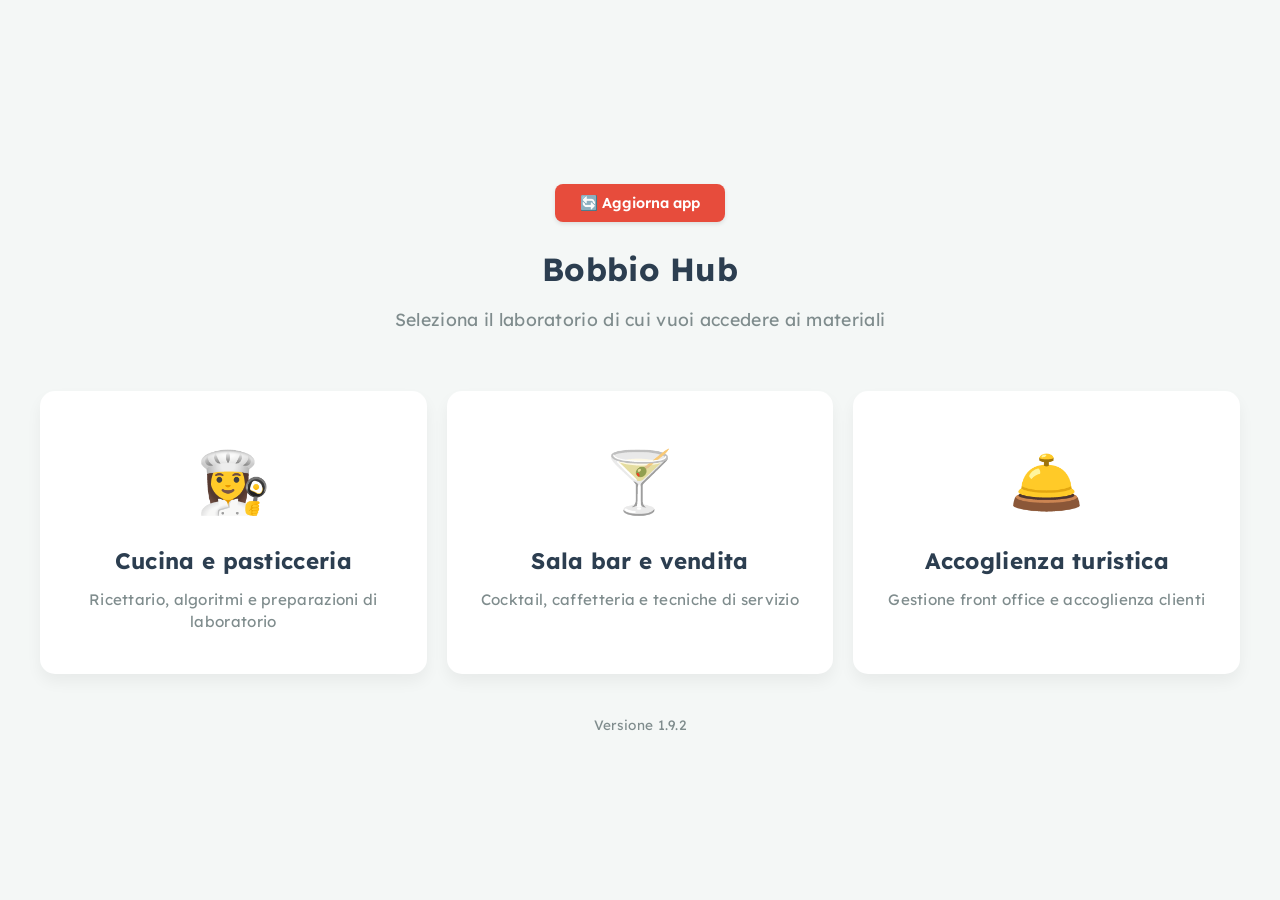
==== commit 3447415a: "v1.9.2 aggiunta cena vegana" ====
--- a/index.html
+++ b/index.html
@@ -44,7 +44,7 @@
     </main>
     
     <div style="text-align: center; margin-top: 40px; margin-bottom: 20px; font-size: 0.85em; color: #7f8c8d; font-family: 'Lexend', sans-serif;">
-        Versione 1.9.1
+        Versione 1.9.2
     </div>
 </body>
 </html>
--- a/css/style.css
+++ b/css/style.css
@@ -1445,6 +1445,6 @@
 
 @keyframes battito-new {
     0% { transform: scale(1); }
-    50% { transform: scale(1.15); background-color: #c0392b; }
+    50% { transform: scale(1.15); background-color: #c2574b; }
     100% { transform: scale(1); }
 }
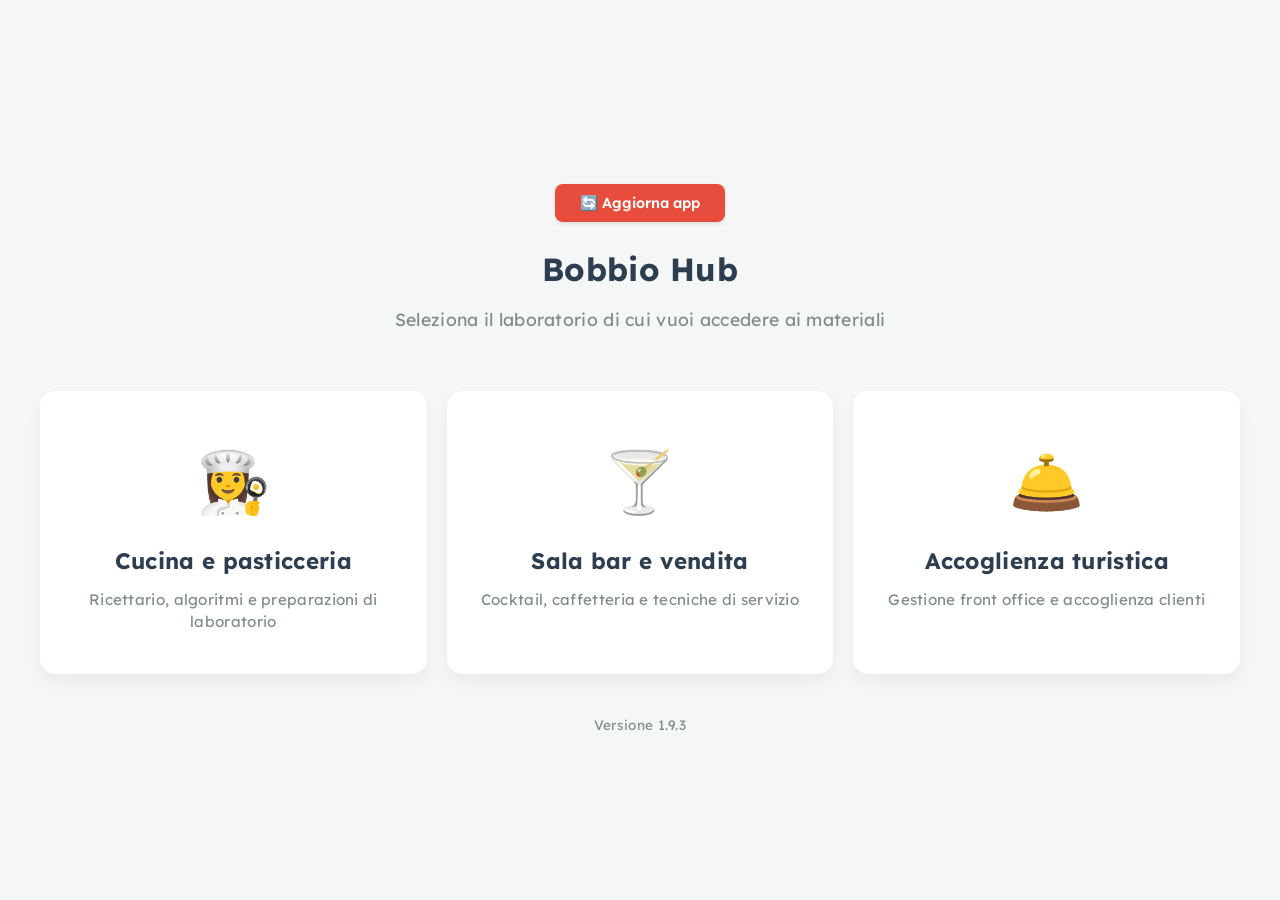
==== commit e4f26a4f: "v1.9.3 nuove ricette. fix bug stampa" ====
--- a/index.html
+++ b/index.html
@@ -7,7 +7,7 @@
     <link rel="manifest" href="manifest.json">
     <meta name="theme-color" content="#2c3e50">
     <link href="https://fonts.googleapis.com/css2?family=Lexend:wght@300;400;600&display=swap" rel="stylesheet">
-    <link rel="stylesheet" href="css/style.css?v=3.0">
+    <link rel="stylesheet" href="css/style.css?v=3.1">
 </head>
 <body class="body-hub">
     <header class="header-hub">
@@ -44,7 +44,7 @@
     </main>
     
     <div style="text-align: center; margin-top: 40px; margin-bottom: 20px; font-size: 0.85em; color: #7f8c8d; font-family: 'Lexend', sans-serif;">
-        Versione 1.9.2
+        Versione 1.9.3
     </div>
 </body>
 </html>
--- a/css/style.css
+++ b/css/style.css
@@ -1447,4 +1447,49 @@
     0% { transform: scale(1); }
     50% { transform: scale(1.15); background-color: #c2574b; }
     100% { transform: scale(1); }
+}
+/* =========================================
+   REGOLE PER LA STAMPA (PDF PULITO)
+   ========================================= */
+@media print {
+    /* Nascondi tutto ciò che è interattivo o di navigazione */
+    header, 
+    #pannello-controllo, 
+    #pulsante-indietro, 
+    #pulsante-toggle-vista, 
+    #pulsanti-esportazione,
+    .badge-new,
+    #btn-wake-lock,
+    #btn-sync {
+        display: none !important;
+    }
+
+    /* Nascondi la visualizzazione ad algoritmo se attiva (troppo caotica per il PDF) */
+    #pannello-algoritmo {
+        display: none !important;
+    }
+
+    /* Forza la visualizzazione del testo a tutta pagina */
+    #pannello-testo {
+        display: block !important;
+        width: 100% !important;
+        padding: 0 !important;
+        margin: 0 !important;
+    }
+
+    /* Rimuovi ombre e colori di sfondo inutili per risparmiare inchiostro */
+    body {
+        background: white !important;
+        color: black !important;
+    }
+
+    #vista-ricetta {
+        box-shadow: none !important;
+        padding: 0 !important;
+    }
+
+    /* Evita che una ricetta si interrompa a metà tra due pagine se possibile */
+    h2, h3 {
+        page-break-after: avoid;
+    }
 }
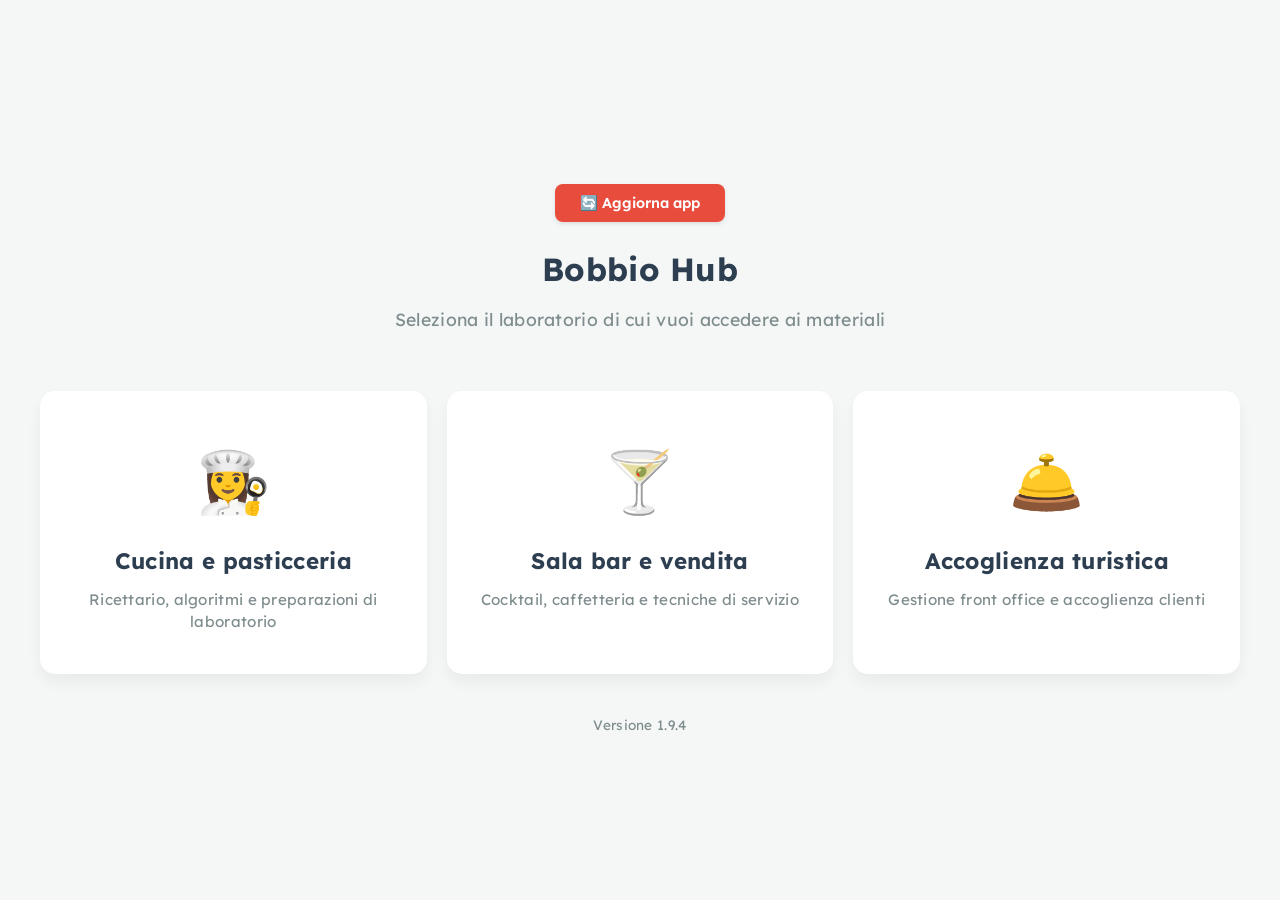
==== commit 55156f54: "v1.9.4 fix doppio click" ====
--- a/index.html
+++ b/index.html
@@ -44,7 +44,7 @@
     </main>
     
     <div style="text-align: center; margin-top: 40px; margin-bottom: 20px; font-size: 0.85em; color: #7f8c8d; font-family: 'Lexend', sans-serif;">
-        Versione 1.9.3
+        Versione 1.9.4
     </div>
 </body>
 </html>
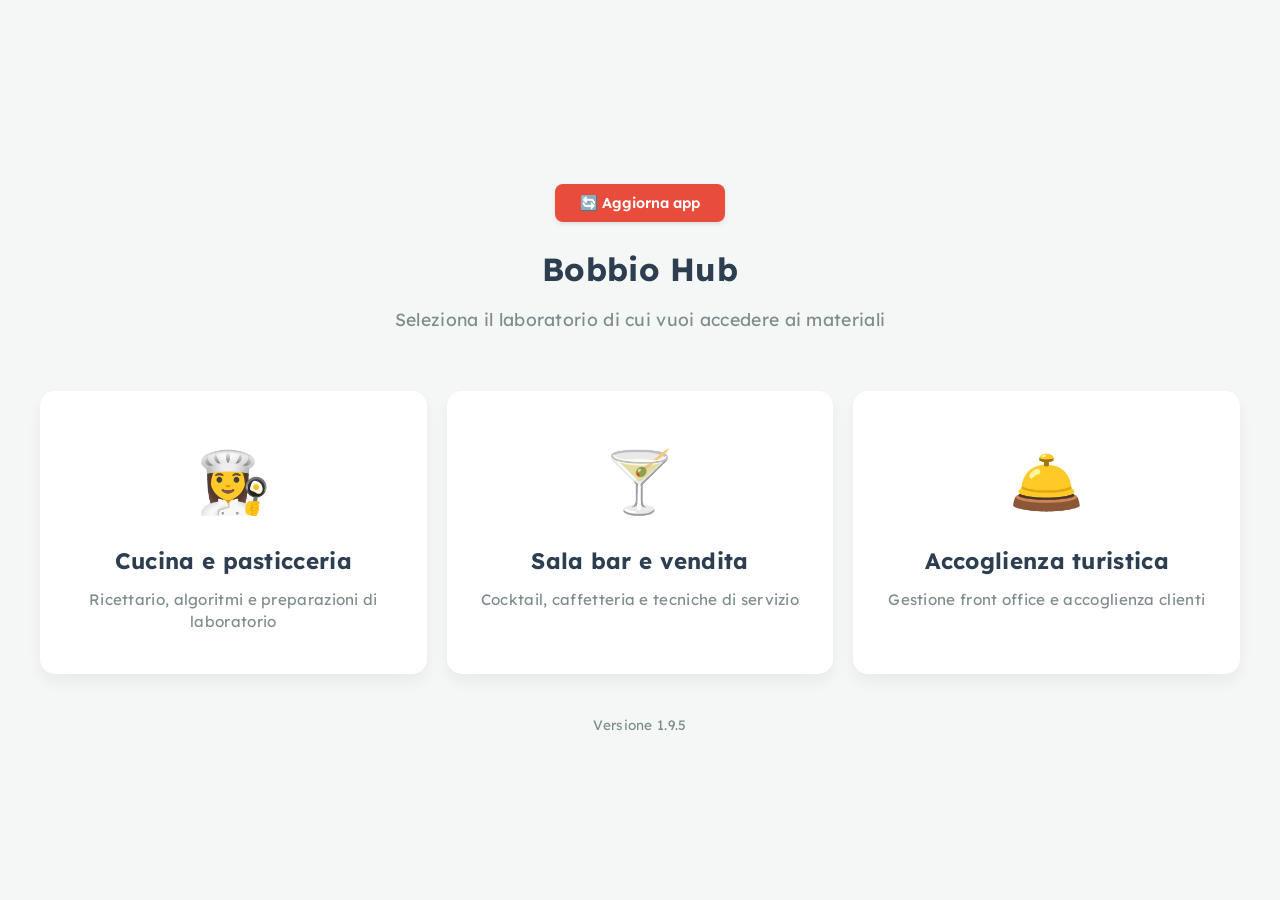
==== commit a773309a: "v1.9.5 bugfix" ====
--- a/index.html
+++ b/index.html
@@ -44,7 +44,7 @@
     </main>
     
     <div style="text-align: center; margin-top: 40px; margin-bottom: 20px; font-size: 0.85em; color: #7f8c8d; font-family: 'Lexend', sans-serif;">
-        Versione 1.9.4
+        Versione 1.9.5
     </div>
 </body>
 </html>
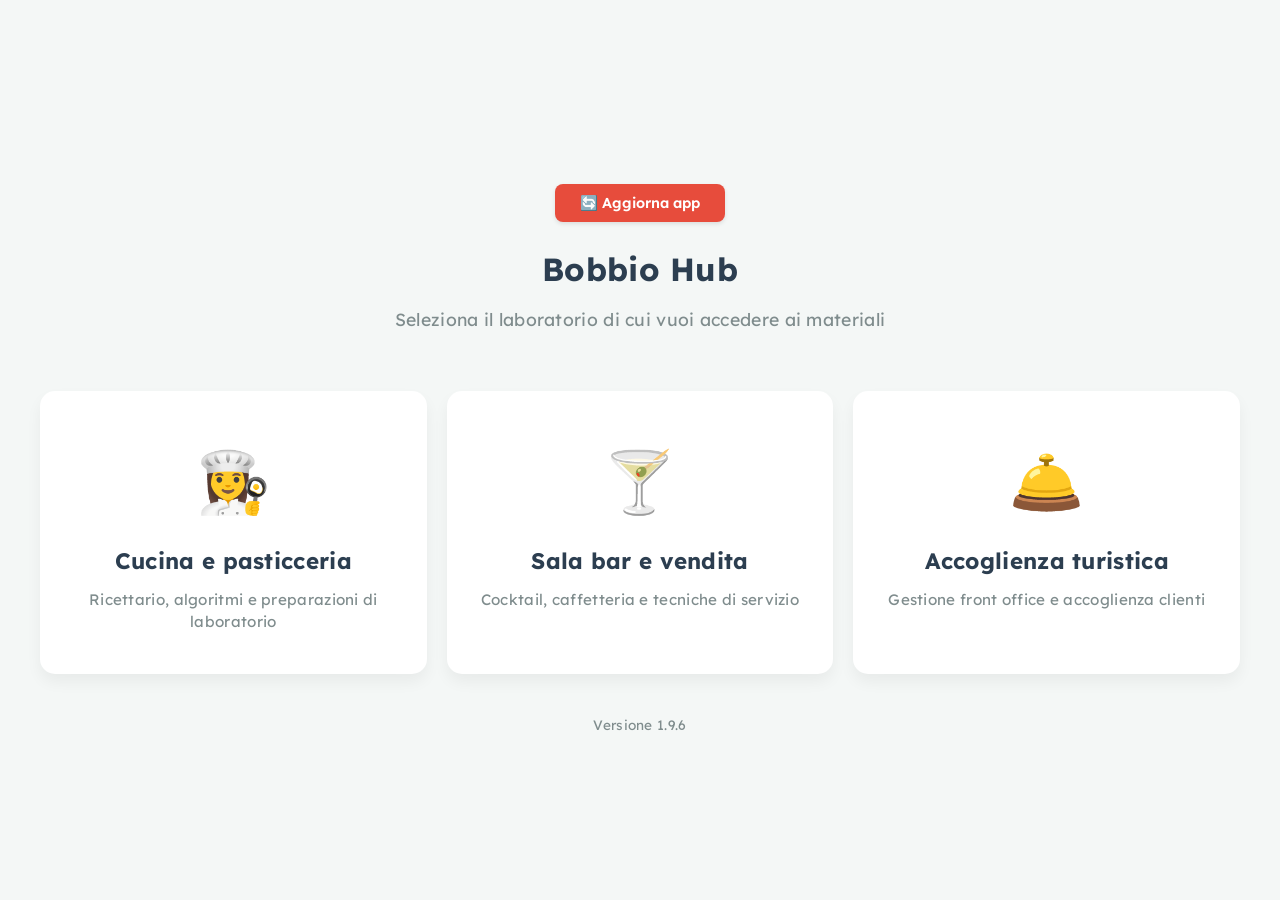
==== commit 537b6ae2: "v1.9.6 speriamo fix definitivo del doppio tap" ====
--- a/index.html
+++ b/index.html
@@ -44,7 +44,7 @@
     </main>
     
     <div style="text-align: center; margin-top: 40px; margin-bottom: 20px; font-size: 0.85em; color: #7f8c8d; font-family: 'Lexend', sans-serif;">
-        Versione 1.9.5
+        Versione 1.9.6
     </div>
 </body>
 </html>
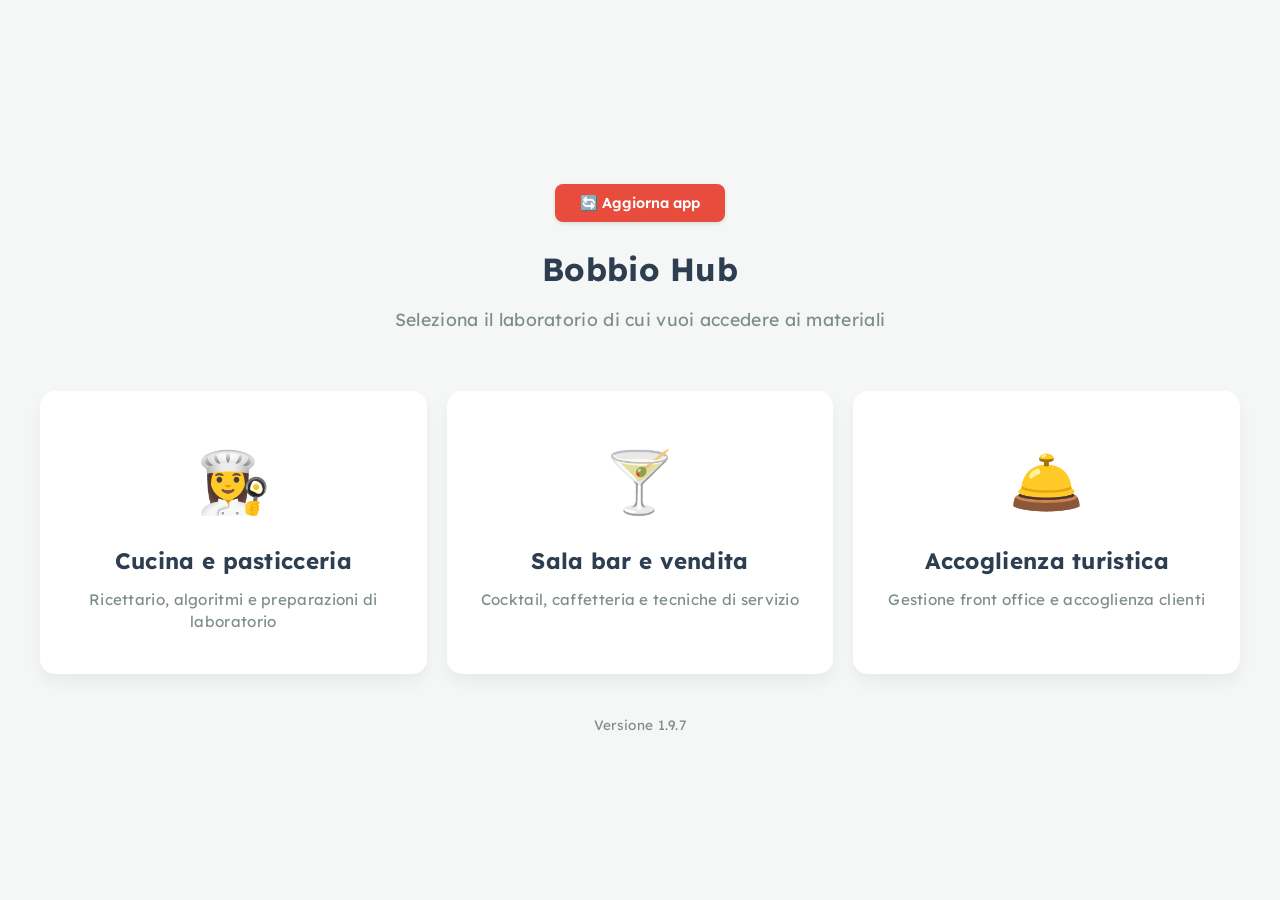
==== commit c9a30867: "v1.9.7 speriamo" ====
--- a/index.html
+++ b/index.html
@@ -44,7 +44,7 @@
     </main>
     
     <div style="text-align: center; margin-top: 40px; margin-bottom: 20px; font-size: 0.85em; color: #7f8c8d; font-family: 'Lexend', sans-serif;">
-        Versione 1.9.6
+        Versione 1.9.7
     </div>
 </body>
 </html>
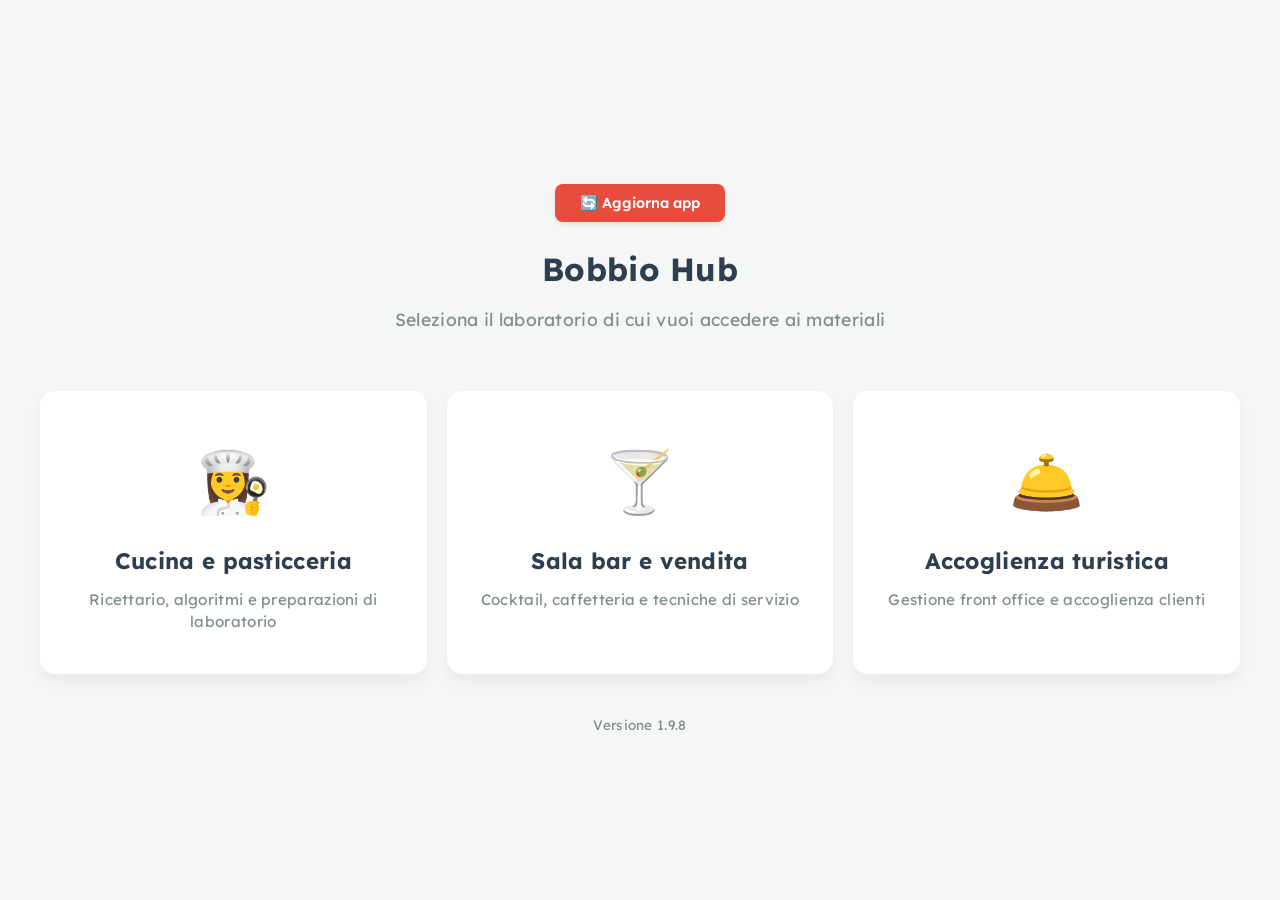
==== commit af867972: "v1.9.8 correzione ricette" ====
--- a/index.html
+++ b/index.html
@@ -44,7 +44,7 @@
     </main>
     
     <div style="text-align: center; margin-top: 40px; margin-bottom: 20px; font-size: 0.85em; color: #7f8c8d; font-family: 'Lexend', sans-serif;">
-        Versione 1.9.7
+        Versione 1.9.8
     </div>
 </body>
 </html>
